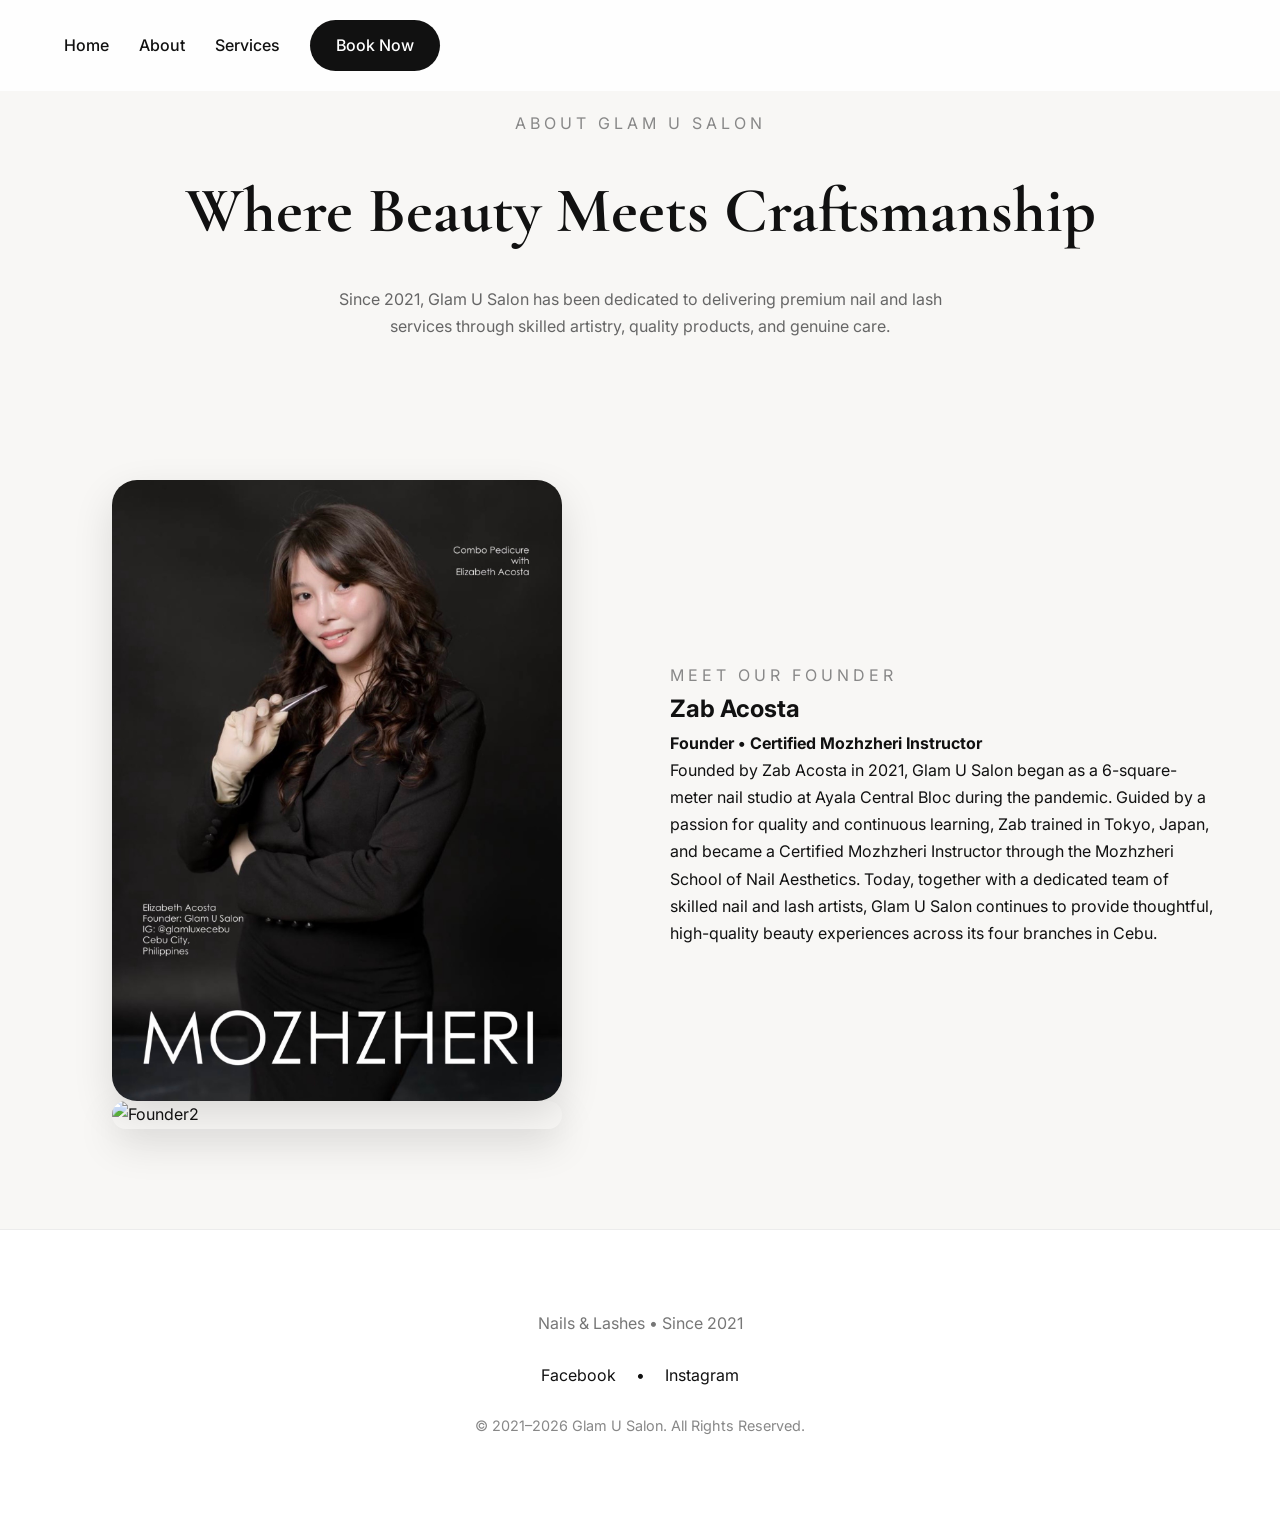
==== about.html @ cbd8b85a "Update about.html" ====
<!DOCTYPE html>
<html lang="en">

<head>

<meta charset="UTF-8">
<meta name="viewport" content="width=device-width, initial-scale=1.0">

<title>About | Glam U Salon</title>

<link rel="preconnect" href="https://fonts.googleapis.com">
<link rel="preconnect" href="https://fonts.gstatic.com" crossorigin>

<link href="https://fonts.googleapis.com/css2?family=Cormorant+Garamond:wght@500;600;700&family=Inter:wght@300;400;500;600&display=swap" rel="stylesheet">

<link rel="stylesheet" href="style.css">

</head>

<body>

<header class="navbar">

<div class="container">

<nav>

<a href="index.html">Home</a>
<a href="about.html" class="active">About</a>
<a href="services.html">Services</a>
<a href="book.html" class="book-btn">Book Now</a>

</nav>

</div>

</header>

<section class="page-hero">

<div class="container">

<p class="section-subtitle">
ABOUT GLAM U SALON
</p>

<h1>Where Beauty Meets Craftsmanship</h1>

<p class="section-description">
Since 2021, Glam U Salon has been dedicated to delivering premium nail and lash services through skilled artistry, quality products, and genuine care.
</p>

</div>

</section>

<section class="founder">

<div class="container">

<div class="founder-content">

<div class="founder-image">

<div class="slider">

<div class="slides">

<img src="image/Founder1.jpg" alt="Founder1">
<img src="image/Founder2.jpg" alt="Founder2">


</div>

</div>

</div>

<div class="founder-text">

<p class="section-subtitle">
MEET OUR FOUNDER
</p>

<h2>Zab Acosta</h2>

<h4>Founder • Certified Mozhzheri Instructor</h4>

<p>
Founded by Zab Acosta in 2021, Glam U Salon began as a 6-square-meter nail studio at Ayala Central Bloc during the pandemic. Guided by a passion for quality and continuous learning, Zab trained in Tokyo, Japan, and became a Certified Mozhzheri Instructor through the Mozhzheri School of Nail Aesthetics. Today, together with a dedicated team of skilled nail and lash artists, Glam U Salon continues to provide thoughtful, high-quality beauty experiences across its four branches in Cebu.
</p>

</div>

</div>

</div>

</section>

<footer class="footer">

<div class="container">

<p class="footer-tagline">
Nails & Lashes • Since 2021
</p>

<div class="social-links">

<a href="https://www.facebook.com/glamusaloncebu" target="_blank">
Facebook
</a>

<span>•</span>

<a href="https://www.instagram.com/glamluxecebu/" target="_blank">
Instagram
</a>

</div>

<p class="copyright">
© 2021–2026 Glam U Salon. All Rights Reserved.
</p>

</div>

</footer>

<script>
const slider = document.querySelector(".slides");

let isDown = false;
let startX;
let scrollLeft;

slider.addEventListener("mousedown", (e) => {
    isDown = true;
    startX = e.pageX - slider.offsetLeft;
    scrollLeft = slider.scrollLeft;
});

slider.addEventListener("mouseleave", () => isDown = false);
slider.addEventListener("mouseup", () => isDown = false);

slider.addEventListener("mousemove", (e) => {
    if (!isDown) return;
    e.preventDefault();
    const x = e.pageX - slider.offsetLeft;
    const walk = (x - startX) * 2;
    slider.scrollLeft = scrollLeft - walk;
});
</script>

</body>

</html>
---- style.css ----
.founder{
    padding:100px 0;
}

.founder-content{
    display:flex;
    align-items:center;
    gap:60px;
    flex-wrap:wrap;
}

.founder-image{
    flex:1;
}

.founder-image img{
    width:100%;
    max-width:450px;
    border-radius:25px;
    display:block;
    margin:auto;
    box-shadow:0 15px 40px rgba(0,0,0,.12);
}

.founder-text{
    flex:1;
}.branch-image{
    width:100%;
    height:240px;
    object-fit:cover;
    border-radius:20px;
    margin-bottom:20px;
}

.branch{
    background:#fff;
    border-radius:25px;
    padding:20px;
    text-align:center;
    box-shadow:0 10px 30px rgba(0,0,0,.08);
    transition:.3s;
}

.branch:hover{
    transform:translateY(-8px);
}/* ==========================================
   GLAM U SALON - LUXURY WEBSITE
========================================== */

*{
    margin:0;
    padding:0;
    box-sizing:border-box;
}

html{
    scroll-behavior:smooth;
}

body{
    font-family:'Inter',sans-serif;
    background:#f8f7f5;
    color:#111;
    line-height:1.7;
    overflow-x:hidden;
}

img{
    max-width:100%;
    display:block;
}

a{
    text-decoration:none;
    color:inherit;
}

.container{
    width:min(90%,1200px);
    margin:auto;
}

/* ==========================
   NAVBAR
========================== */

.navbar{
    position:fixed;
    top:0;
    left:0;
    width:100%;
    background:rgba(255,255,255,.85);
    backdrop-filter:blur(15px);
    z-index:999;
    padding:20px 0;
}

.navbar .container{
    display:flex;
    justify-content:space-between;
    align-items:center;
}

.logo img{
    height:55px;
    width:auto;
}

nav{
    display:flex;
    gap:30px;
    align-items:center;
}

nav a{
    font-weight:500;
    transition:.3s;
}

nav a:hover{
    opacity:.6;
}

.book-btn{
    background:#111;
    color:#fff;
    padding:12px 26px;
    border-radius:40px;
}

/* ==========================
   HERO
========================== */

.hero{
    position:relative;
    height:100vh;
    background:url("image/banner.jpg") center/cover no-repeat;
    display:flex;
    justify-content:center;
    align-items:center;
    text-align:center;
}

.hero-overlay{
    position:absolute;
    inset:0;
    background:rgba(0,0,0,.35);
}

.hero-content{
    position:relative;
    color:#fff;
    z-index:2;
}

.hero-subtitle{
    letter-spacing:4px;
    text-transform:uppercase;
    margin-bottom:15px;
}

.hero h1{
    font-family:'Cormorant Garamond',serif;
    font-size:clamp(3rem,7vw,6rem);
    margin-bottom:20px;
}

.hero-description{
    max-width:650px;
    margin:auto;
    margin-bottom:40px;
}

/* ==========================
   BUTTONS
========================== */

.primary-btn,
.secondary-btn{
    display:inline-block;
    padding:15px 35px;
    border-radius:40px;
    transition:.3s;
}

.primary-btn{
    background:#111;
    color:#fff;
}

.primary-btn:hover{
    background:#333;
}

.secondary-btn{
    border:1px solid #fff;
    color:#fff;
}

.secondary-btn:hover{
    background:#fff;
    color:#111;
}

/* ==========================
   PAGE HERO
========================== */

.page-hero{
    padding:110px 20px 40px;
    text-align:center;
}
.page-hero h1{
    font-family:'Cormorant Garamond',serif;
    font-size:4rem;
    margin:20px 0;
}

.section-subtitle{
    letter-spacing:4px;
    color:#888;
    text-transform:uppercase;
}

.section-description{
    max-width:650px;
    margin:auto;
    color:#666;
}
/* ==========================
   SERVICES
========================== */

.service-selection{
    padding:80px 20px 120px;
}

.service-grid{
    display:grid;
    grid-template-columns:repeat(auto-fit,minmax(320px,1fr));
    gap:40px;
}

.service-card{
    background:#fff;
    border-radius:20px;
    padding:50px 40px;
    text-align:center;
    box-shadow:0 15px 35px rgba(0,0,0,.08);
    transition:.35s ease;
}

.service-card:hover{
    transform:translateY(-8px);
}

.service-card h3{
    font-family:'Cormorant Garamond',serif;
    font-size:2.3rem;
    margin-bottom:15px;
}

.service-card p{
    color:#666;
    margin-bottom:30px;
}

/* ==========================
   RATE PAGES
========================== */

.service-rates{
    padding:80px 20px 120px;
}

.service-rates h2{
    font-family:'Cormorant Garamond',serif;
    text-align:center;
    font-size:2.3rem;
    margin:40px 0 25px;
}

.rate-image{
    width:100%;
    max-width:900px;
    margin:0 auto 50px;
    display:block;
    border-radius:20px;
    box-shadow:0 15px 35px rgba(0,0,0,.08);
}

/* ==========================
   LOCATION
========================== */

.location{
    padding:40px 20px 80px;
    text-align:center;
}

.location h2{
    font-family:'Cormorant Garamond',serif;
    font-size:3rem;
    margin:20px 0 50px;
}

.branches{
    display:grid;
    grid-template-columns:repeat(auto-fit,minmax(220px,1fr));
    gap:25px;
}

.branch{
    background:#fff;
    padding:35px;
    border-radius:20px;
    box-shadow:0 10px 25px rgba(0,0,0,.05);
}

.branch h3{
    font-family:'Cormorant Garamond',serif;
    font-size:1.8rem;
}

/* ==========================
   FOOTER
========================== */

.footer{
    background:#fff;
    padding:80px 20px;
    text-align:center;
    border-top:1px solid #ececec;
}

.footer h3{
    font-family:'Cormorant Garamond',serif;
    font-size:2.3rem;
    margin-bottom:10px;
}

.footer-tagline{
    color:#777;
    margin-bottom:25px;
}

.social-links{
    display:flex;
    justify-content:center;
    gap:20px;
    margin-bottom:25px;
}

.copyright{
    color:#888;
    font-size:.9rem;
}

/* ==========================
   MOBILE
========================== */

@media (max-width:768px){

    nav{
        gap:15px;
        font-size:.9rem;
    }

    .hero h1{
        font-size:3.2rem;
    }

    .page-hero h1{
        font-size:2.8rem;
    }

    .service-grid{
        grid-template-columns:1fr;
    }

    .branches{
        grid-template-columns:1fr;
    }

    .primary-btn,
    .secondary-btn{
        width:100%;
        max-width:280px;
        text-align:center;
    }
    
     /* Founder Section Mobile */
.founder-content{
    flex-direction:column;
    gap:30px;
    text-align:center;
}

.founder-image{
    width:100%;
}

.founder-image img{
    max-width:320px;
    margin:auto;
}

.founder-text{
    width:100%;
}

.founder-text p{
    text-align:left;
}
.branch-contact {
  font-size: 16px;
  color: #666;
  margin: 8px 0 20px;
  text-align: center;
  font-weight: 500;
}.slider{
    overflow:hidden;
    border-radius:20px;
}

.slides{
    display:flex;
    overflow-x:auto;
    scroll-snap-type:x mandatory;
    scroll-behavior:smooth;
    gap:12px;
    -webkit-overflow-scrolling:touch;
}

.slides::-webkit-scrollbar{
    display:none;
}

.slides img{
    min-width:100%;
    height:500px;
    object-fit:cover;
    border-radius:20px;
    scroll-snap-align:center;
}
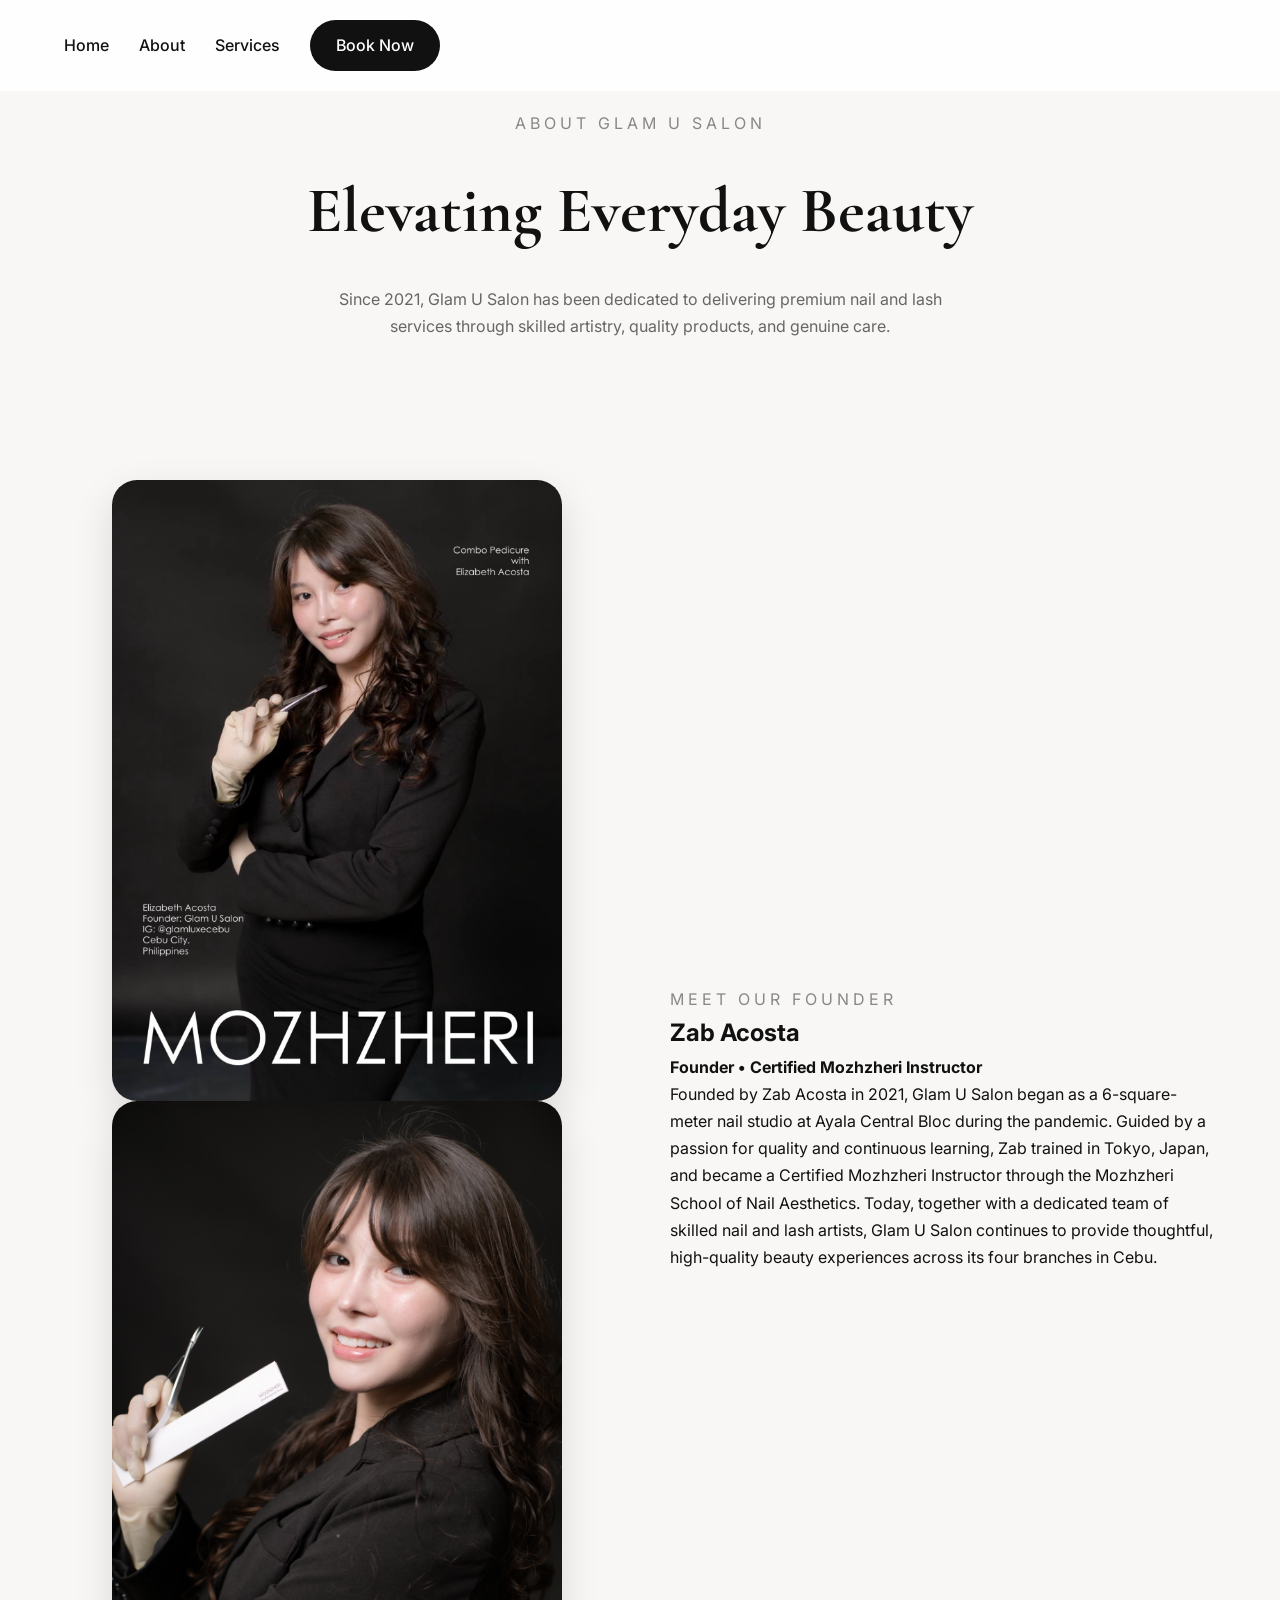
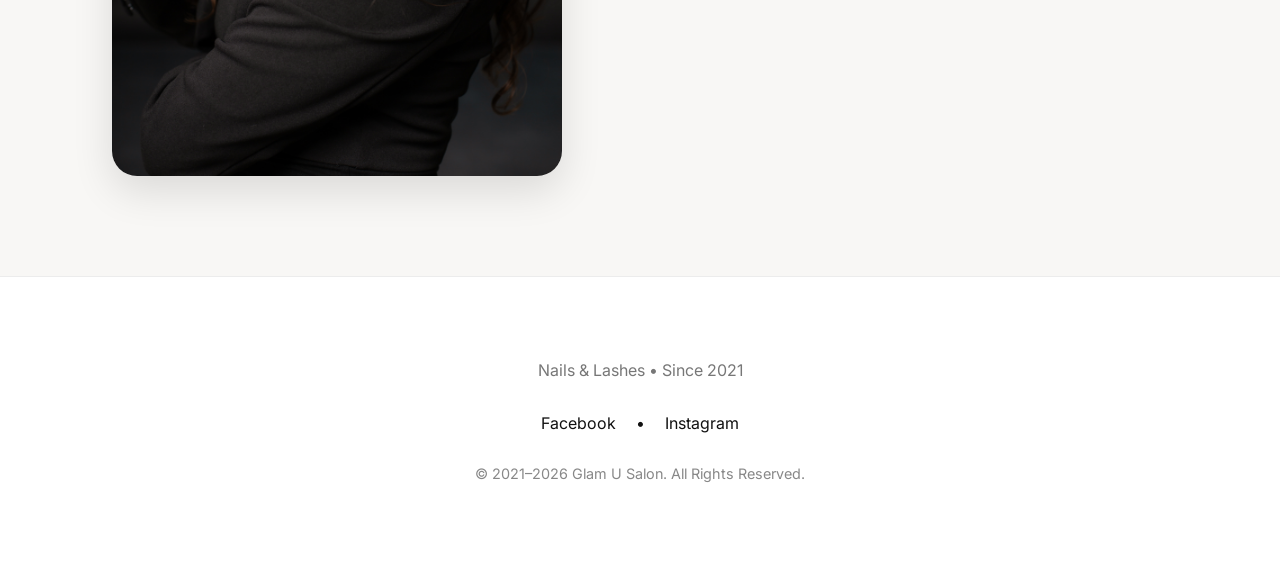
==== commit b4f5175c: "Update about.html" ====
--- a/about.html
+++ b/about.html
@@ -44,7 +44,7 @@
 ABOUT GLAM U SALON
 </p>
 
-<h1>Where Beauty Meets Craftsmanship</h1>
+<h1>Elevating Everyday Beauty</h1>
 
 <p class="section-description">
 Since 2021, Glam U Salon has been dedicated to delivering premium nail and lash services through skilled artistry, quality products, and genuine care.
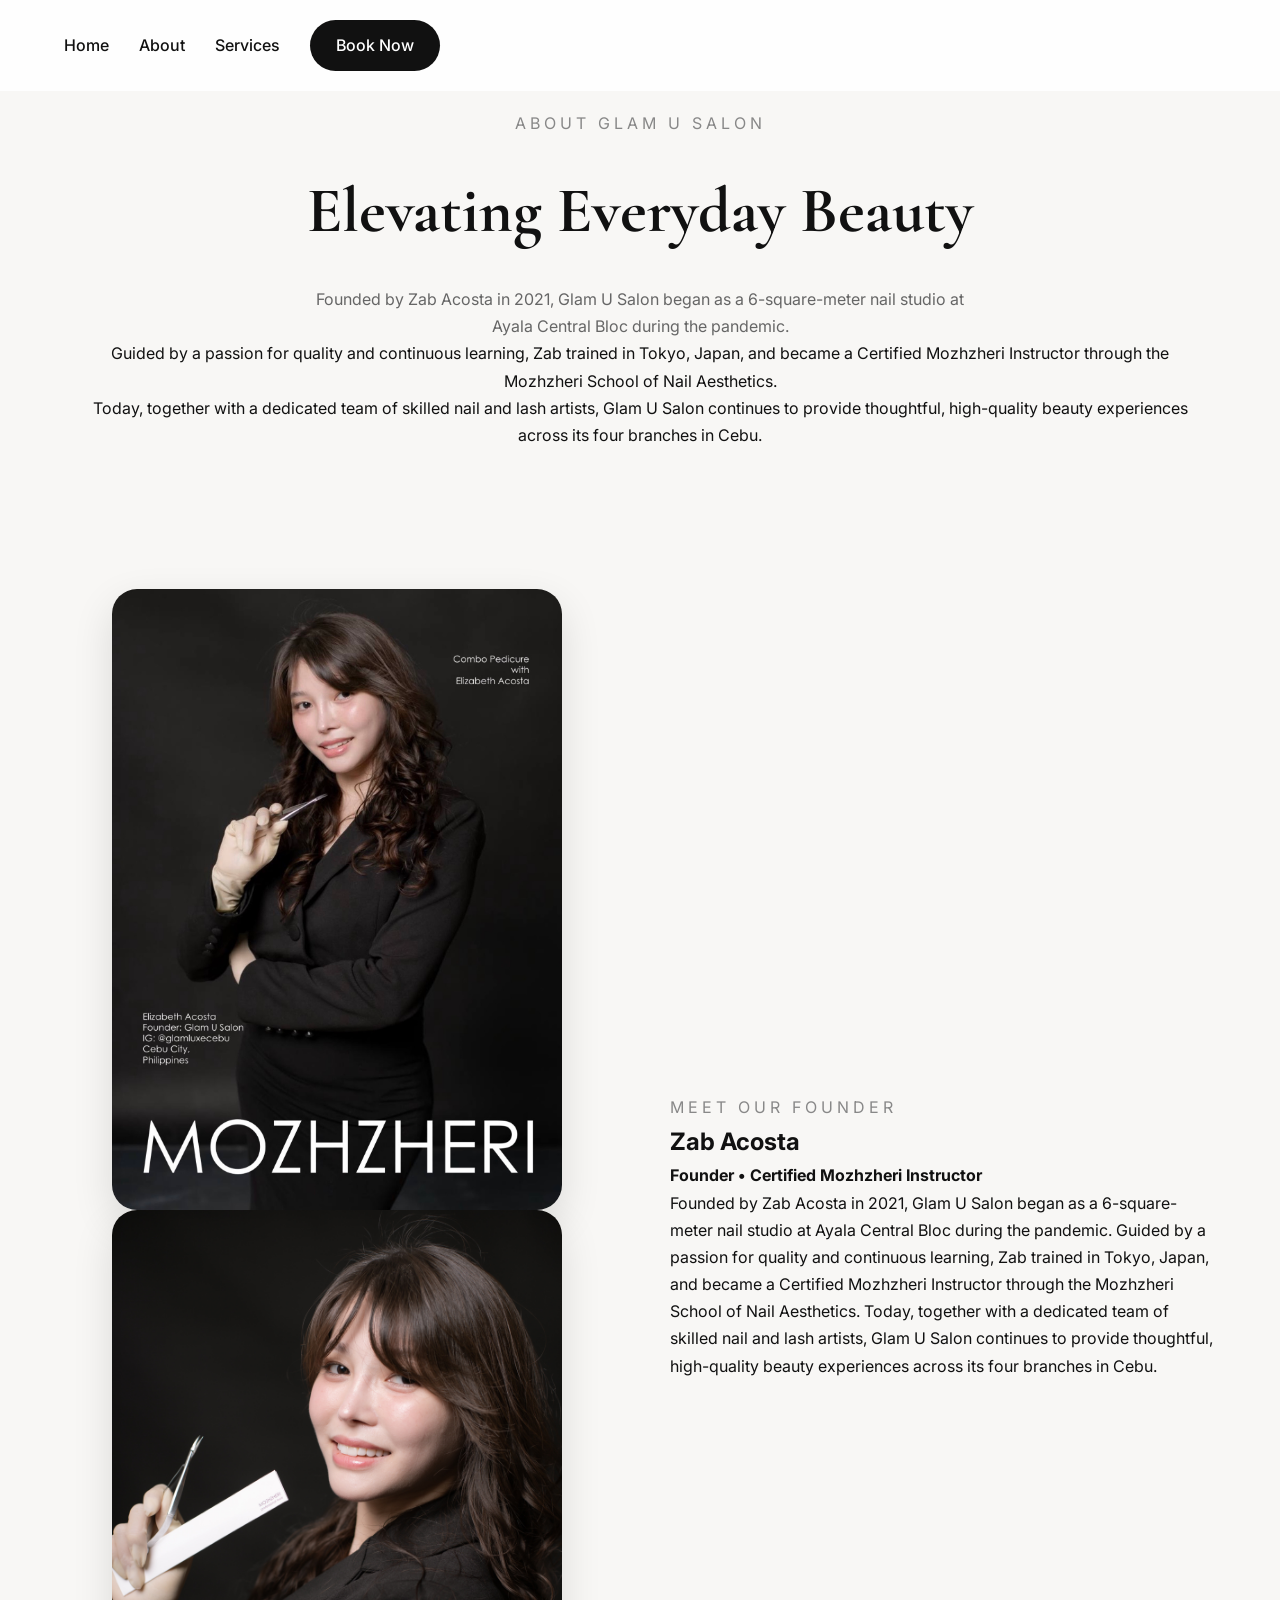
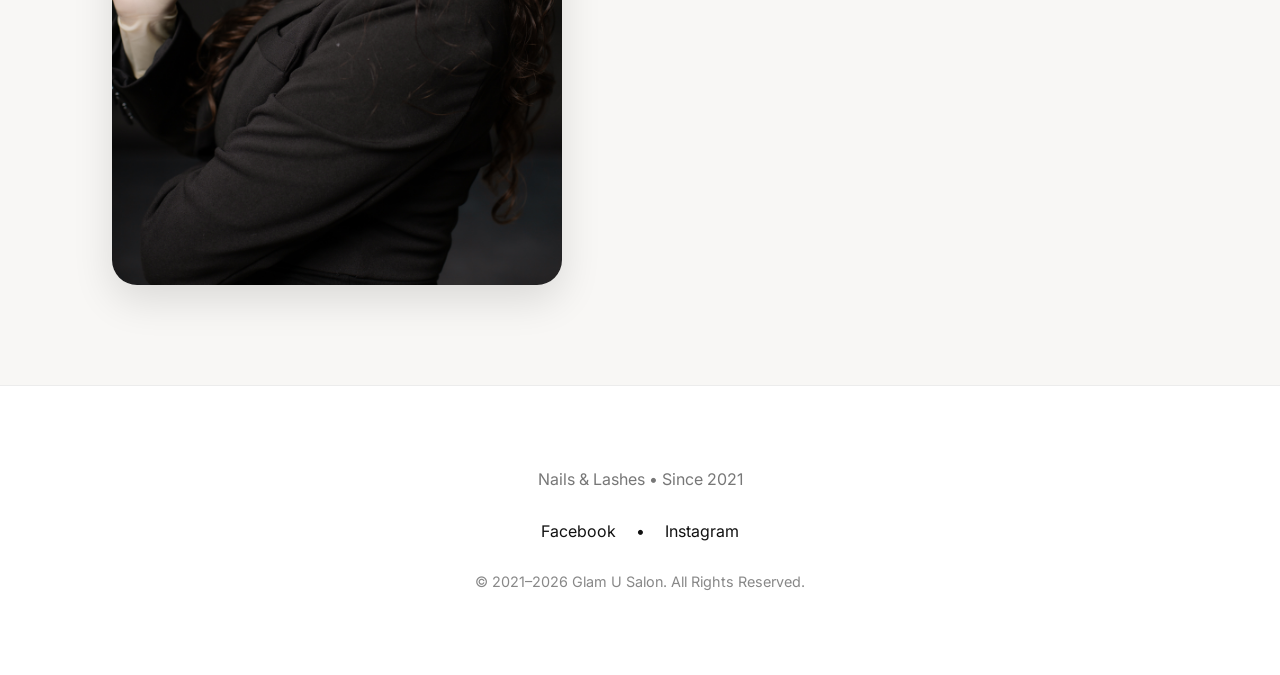
==== commit 3f75bedf: "Update about.html" ====
--- a/about.html
+++ b/about.html
@@ -47,8 +47,17 @@
 <h1>Elevating Everyday Beauty</h1>
 
 <p class="section-description">
-Since 2021, Glam U Salon has been dedicated to delivering premium nail and lash services through skilled artistry, quality products, and genuine care.
+
+Founded by Zab Acosta in 2021, Glam U Salon began as a 6-square-meter nail studio at Ayala Central Bloc during the pandemic.
 </p>
+
+<p>
+Guided by a passion for quality and continuous learning, Zab trained in Tokyo, Japan, and became a Certified Mozhzheri Instructor through the Mozhzheri School of Nail Aesthetics.
+</p>
+
+<p>
+Today, together with a dedicated team of skilled nail and lash artists, Glam U Salon continues to provide thoughtful, high-quality beauty experiences across its four branches in Cebu.
+</p></p>
 
 </div>
 
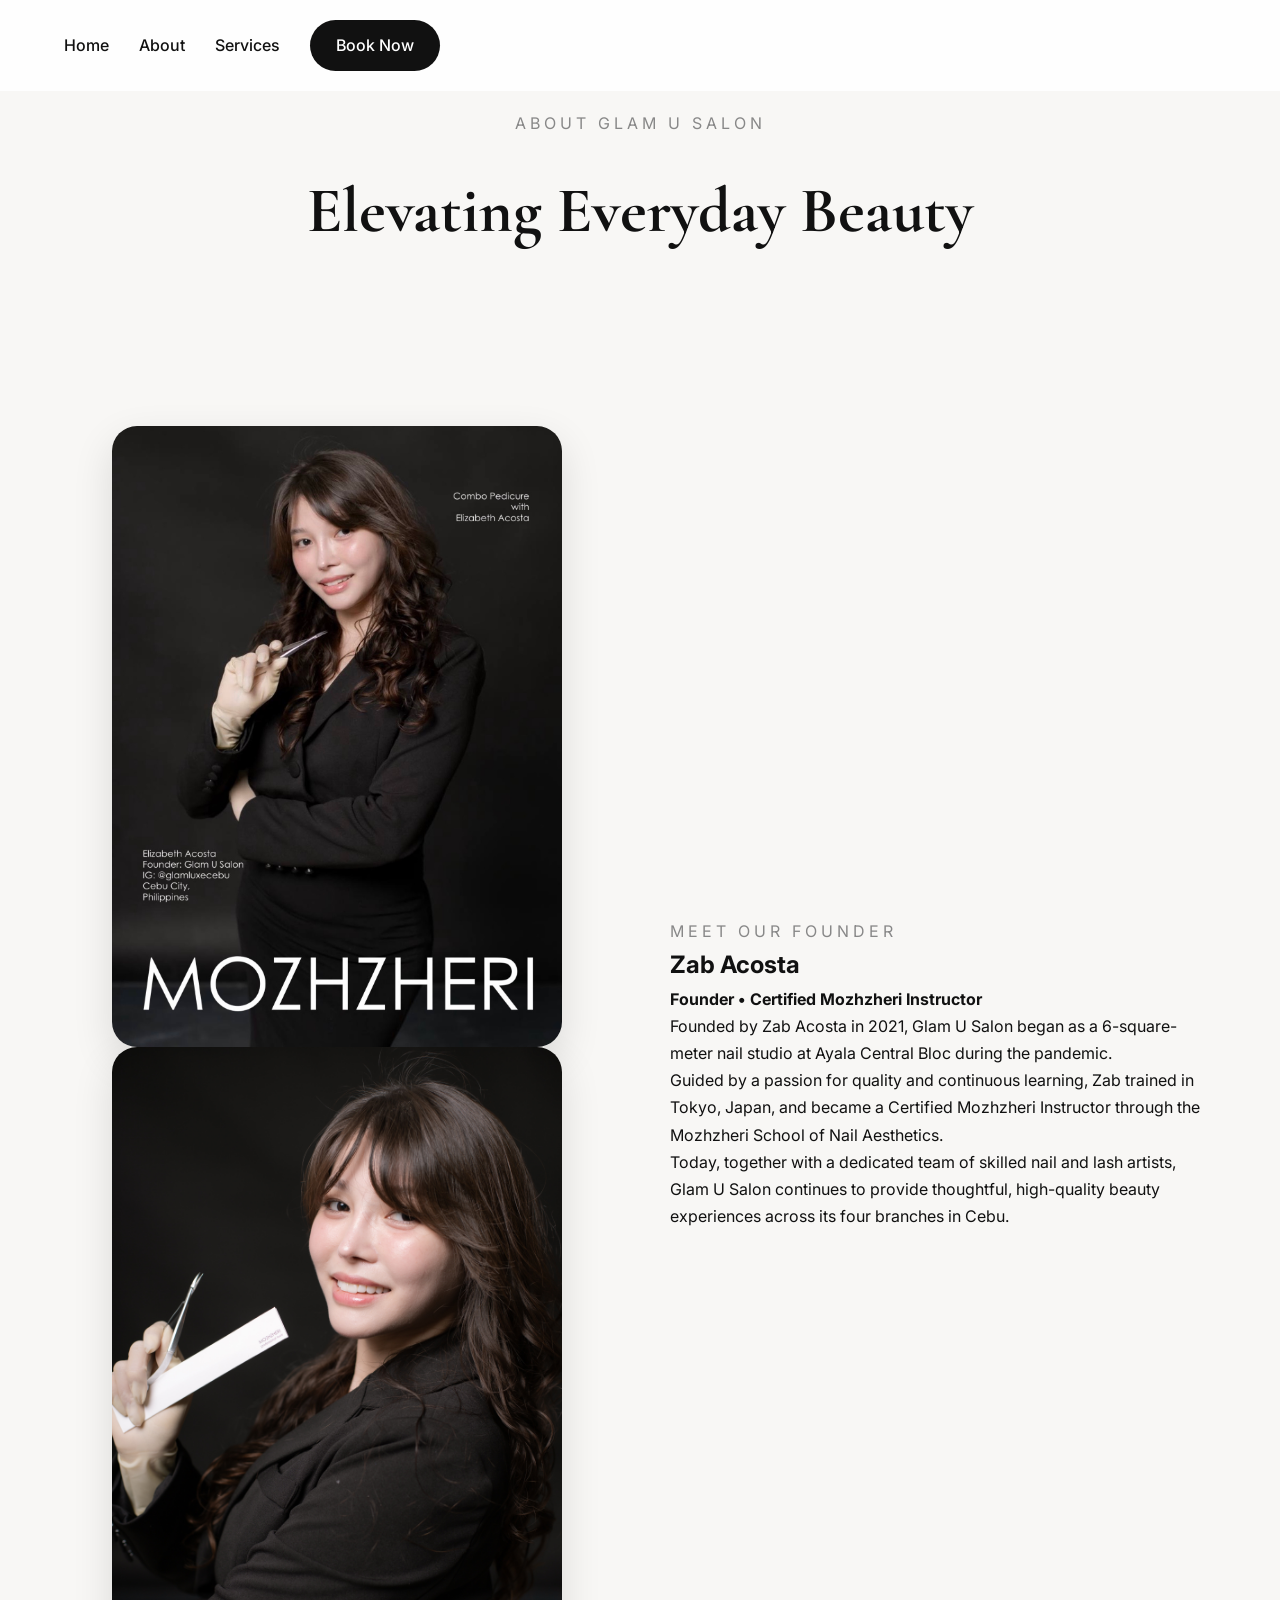
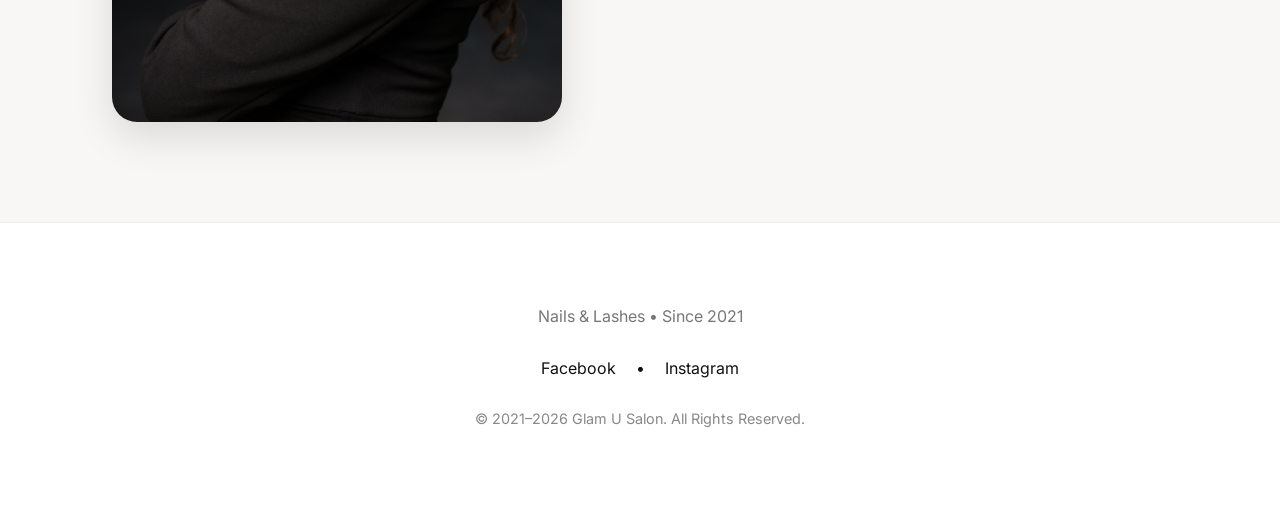
==== commit 8aa8edba: "Update about.html" ====
--- a/about.html
+++ b/about.html
@@ -48,17 +48,6 @@
 
 <p class="section-description">
 
-Founded by Zab Acosta in 2021, Glam U Salon began as a 6-square-meter nail studio at Ayala Central Bloc during the pandemic.
-</p>
-
-<p>
-Guided by a passion for quality and continuous learning, Zab trained in Tokyo, Japan, and became a Certified Mozhzheri Instructor through the Mozhzheri School of Nail Aesthetics.
-</p>
-
-<p>
-Today, together with a dedicated team of skilled nail and lash artists, Glam U Salon continues to provide thoughtful, high-quality beauty experiences across its four branches in Cebu.
-</p></p>
-
 </div>
 
 </section>
@@ -96,8 +85,16 @@
 <h4>Founder • Certified Mozhzheri Instructor</h4>
 
 <p>
-Founded by Zab Acosta in 2021, Glam U Salon began as a 6-square-meter nail studio at Ayala Central Bloc during the pandemic. Guided by a passion for quality and continuous learning, Zab trained in Tokyo, Japan, and became a Certified Mozhzheri Instructor through the Mozhzheri School of Nail Aesthetics. Today, together with a dedicated team of skilled nail and lash artists, Glam U Salon continues to provide thoughtful, high-quality beauty experiences across its four branches in Cebu.
+Founded by Zab Acosta in 2021, Glam U Salon began as a 6-square-meter nail studio at Ayala Central Bloc during the pandemic.
 </p>
+
+<p>
+Guided by a passion for quality and continuous learning, Zab trained in Tokyo, Japan, and became a Certified Mozhzheri Instructor through the Mozhzheri School of Nail Aesthetics.
+</p>
+
+<p>
+Today, together with a dedicated team of skilled nail and lash artists, Glam U Salon continues to provide thoughtful, high-quality beauty experiences across its four branches in Cebu.
+</p></p>
 
 </div>
 
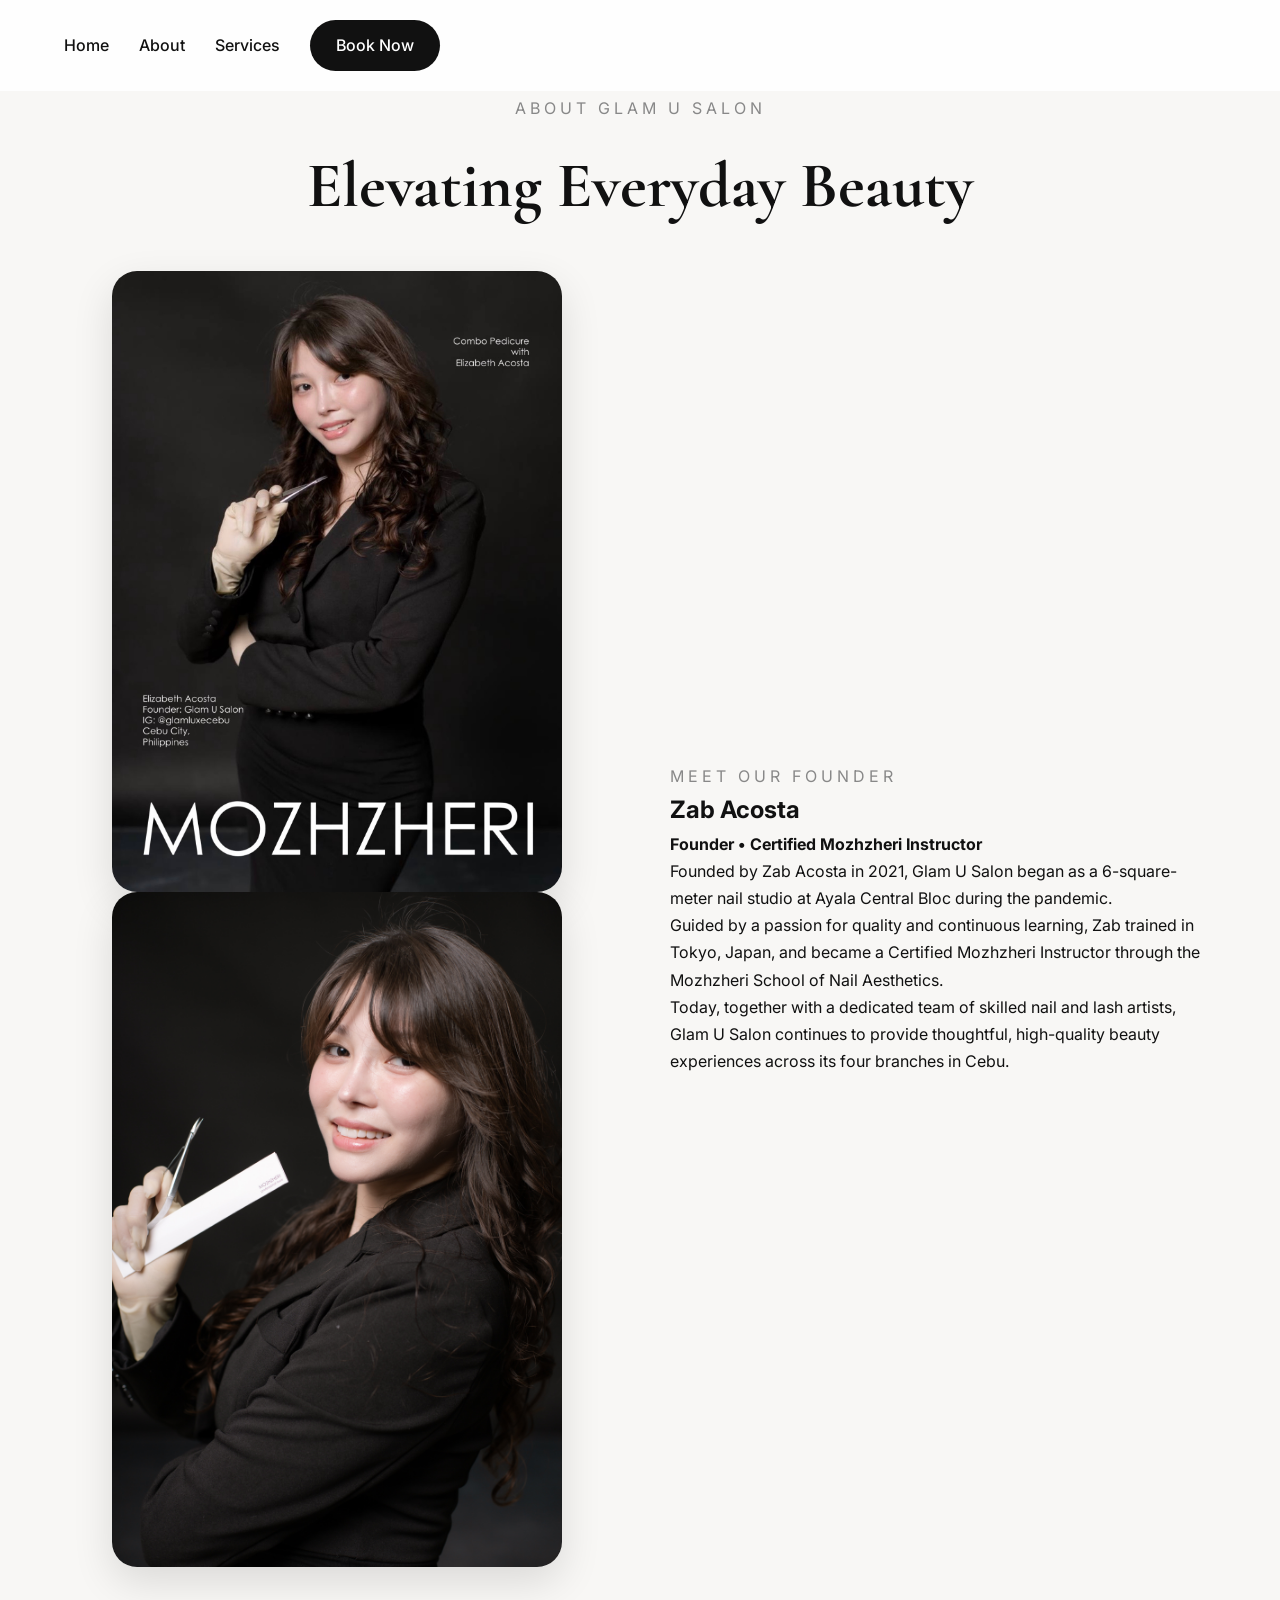
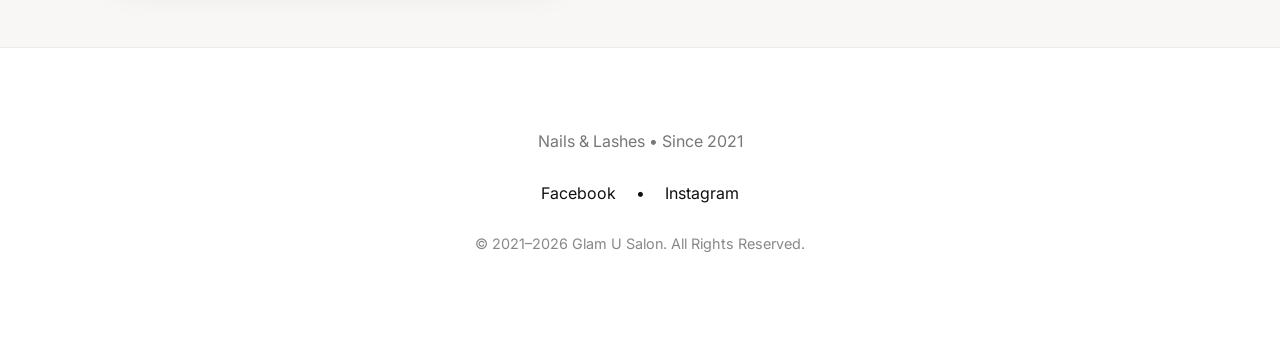
==== commit 6e080217: "Update about.html" ====
--- a/about.html
+++ b/about.html
@@ -45,8 +45,6 @@
 </p>
 
 <h1>Elevating Everyday Beauty</h1>
-
-<p class="section-description">
 
 </div>
 
--- a/style.css
+++ b/style.css
@@ -1,5 +1,5 @@
 .founder{
-    padding:100px 0;
+    padding:20px 0 80px;
 }
 
 .founder-content{
@@ -208,13 +208,14 @@
 ========================== */
 
 .page-hero{
-    padding:110px 20px 40px;
-    text-align:center;
-}
+    padding:95px 20px 10px;
+    text-align:center;
+}
+
 .page-hero h1{
     font-family:'Cormorant Garamond',serif;
     font-size:4rem;
-    margin:20px 0;
+    margin:10px 0 0;
 }
 
 .section-subtitle{
@@ -225,7 +226,7 @@
 
 .section-description{
     max-width:650px;
-    margin:auto;
+    margin:0 auto;
     color:#666;
 }
 /* ==========================
